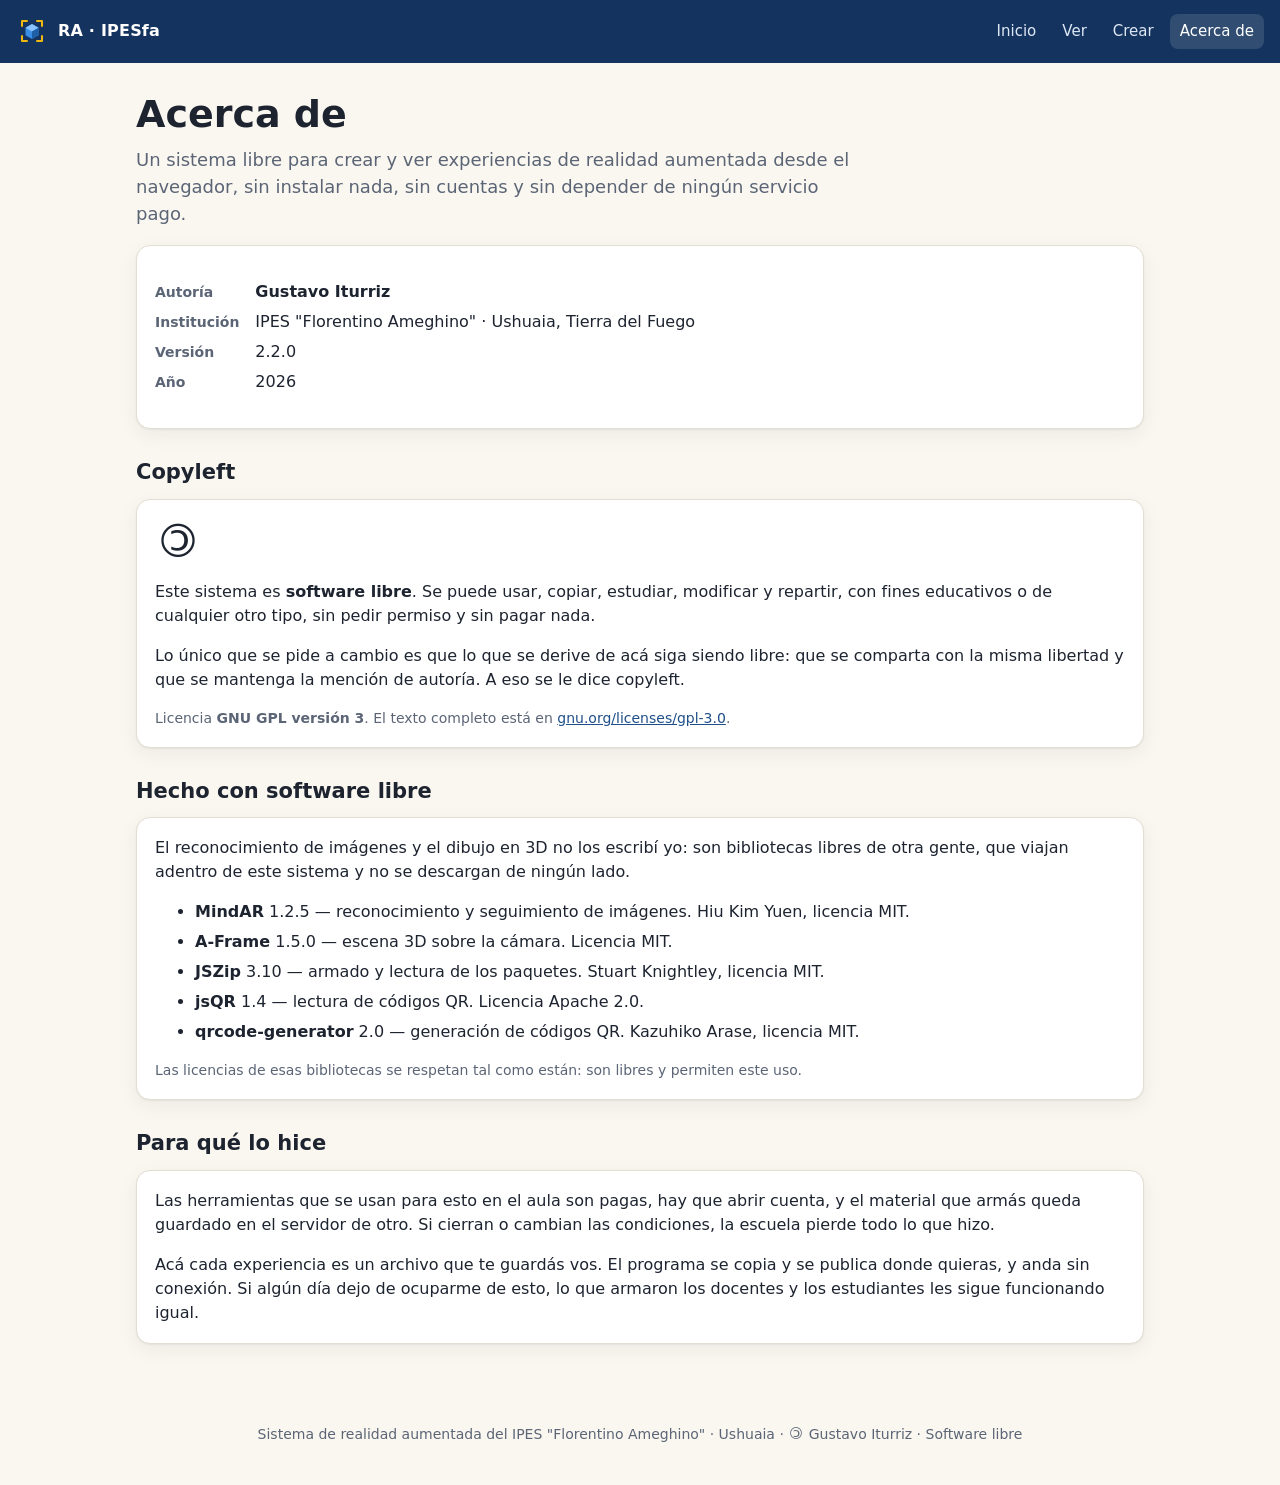
==== acerca.html @ 7f7094f8 "Add files via upload" ====
<!doctype html>
<html lang="es">
<head>
<meta charset="utf-8">
<meta name="viewport" content="width=device-width, initial-scale=1, viewport-fit=cover">
<title>Acerca de · RA IPESfa</title>
<meta name="theme-color" content="#14345f">
<link rel="icon" href="img/icono.svg">
<link rel="manifest" href="manifest.webmanifest">
<style>
  /* Estilos mínimos escritos acá adentro: si el navegador no puede cargar los archivos
     de la carpeta (pasa en los celulares), al menos se lee el aviso de abajo. */
  body { font-family: system-ui, -apple-system, "Segoe UI", Roboto, sans-serif; margin: 0; background: #faf7f0; color: #1d2430; line-height: 1.5; }
  .oculto { display: none !important; }
  #sin-archivos { display: none; max-width: 660px; margin: 0 auto; padding: 22px 16px; }
  #sin-archivos .caja { background: #fff; border: 1px solid #e3ded2; border-radius: 14px; padding: 18px; }
  #sin-archivos h2 { font-size: 21px; margin: 0 0 10px; }
  #sin-archivos li { margin-bottom: 10px; }
  #sin-archivos code { background: #f0ece2; padding: 1px 5px; border-radius: 4px; }
</style>
<link rel="stylesheet" href="css/estilo.css">
<style>
  .copyleft { font-size: 46px; line-height: 1; display: inline-block; transform: scaleX(-1); }
  .ficha { display: grid; grid-template-columns: auto 1fr; gap: 6px 16px; align-items: baseline; }
  .ficha dt { font-weight: 700; color: var(--suave); font-size: 14px; }
  .ficha dd { margin: 0; }
  .creditos li { margin-bottom: 6px; }
</style>
<script src="js/archivos.js"></script>
</head>
<body>
<header class="barra">
  <a class="marca" href="index.html"><img src="img/icono.svg" alt="">RA · IPESfa</a>
  <nav><a href="index.html">Inicio</a><a href="visor.html">Ver</a><a href="creador.html">Crear</a><a href="acerca.html" aria-current="page">Acerca de</a></nav>
</header>

<main>
  <h1>Acerca de</h1>
  <p class="bajada">Un sistema libre para crear y ver experiencias de realidad aumentada desde el navegador, sin instalar nada, sin cuentas y sin depender de ningún servicio pago.</p>

  <section class="tarjeta">
    <dl class="ficha">
      <dt>Autoría</dt><dd><b>Gustavo Iturriz</b></dd>
      <dt>Institución</dt><dd>IPES "Florentino Ameghino" · Ushuaia, Tierra del Fuego</dd>
      <dt>Versión</dt><dd id="version">—</dd>
      <dt>Año</dt><dd>2026</dd>
    </dl>
  </section>

  <h2>Copyleft</h2>
  <div class="tarjeta">
    <p style="margin-top:0"><span class="copyleft">&copy;</span></p>
    <p>Este sistema es <b>software libre</b>. Se puede usar, copiar, estudiar, modificar y repartir, con fines educativos o de cualquier otro tipo, sin pedir permiso y sin pagar nada.</p>
    <p>Lo único que se pide a cambio es que lo que se derive de acá siga siendo libre: que se comparta con la misma libertad y que se mantenga la mención de autoría. A eso se le dice copyleft.</p>
    <p class="chico suave" style="margin-bottom:0">Licencia <b>GNU GPL versión 3</b>. El texto completo está en <a href="https://www.gnu.org/licenses/gpl-3.0.html" target="_blank" rel="noopener">gnu.org/licenses/gpl-3.0</a>.</p>
  </div>

  <h2>Hecho con software libre</h2>
  <div class="tarjeta">
    <p style="margin-top:0">El reconocimiento de imágenes y el dibujo en 3D no los escribí yo: son bibliotecas libres de otra gente, que viajan adentro de este sistema y no se descargan de ningún lado.</p>
    <ul class="creditos">
      <li><b>MindAR</b> 1.2.5 — reconocimiento y seguimiento de imágenes. Hiu Kim Yuen, licencia MIT.</li>
      <li><b>A-Frame</b> 1.5.0 — escena 3D sobre la cámara. Licencia MIT.</li>
      <li><b>JSZip</b> 3.10 — armado y lectura de los paquetes. Stuart Knightley, licencia MIT.</li>
      <li><b>jsQR</b> 1.4 — lectura de códigos QR. Licencia Apache 2.0.</li>
      <li><b>qrcode-generator</b> 2.0 — generación de códigos QR. Kazuhiko Arase, licencia MIT.</li>
    </ul>
    <p class="chico suave" style="margin-bottom:0">Las licencias de esas bibliotecas se respetan tal como están: son libres y permiten este uso.</p>
  </div>

  <h2>Para qué lo hice</h2>
  <div class="tarjeta">
    <p style="margin-top:0">Las herramientas que se usan para esto en el aula son pagas, hay que abrir cuenta, y el material que armás queda guardado en el servidor de otro. Si cierran o cambian las condiciones, la escuela pierde todo lo que hizo.</p>
    <p style="margin-bottom:0">Acá cada experiencia es un archivo que te guardás vos. El programa se copia y se publica donde quieras, y anda sin conexión. Si algún día dejo de ocuparme de esto, lo que armaron los docentes y los estudiantes les sigue funcionando igual.</p>
  </div>
</main>

<footer class="pie">Sistema de realidad aumentada del IPES "Florentino Ameghino" · Ushuaia · <span class="copyleft" style="font-size:16px">&copy;</span> Gustavo Iturriz · Software libre</footer>

<div id="sin-archivos">
  <div class="caja">
    <h2>Así no se puede abrir en el celular</h2>
    <p>Android no deja que una página guardada en el teléfono use los demás archivos de su carpeta. Por eso la ves sin formato y los botones no responden. En la notebook, en cambio, anda bien.</p>
    <p><b>En el celular hay dos caminos, los dos sin instalar nada en el teléfono:</b></p>
    <ol>
      <li><b>Sin internet, sirviendo desde la notebook.</b> Abrí una terminal en esta carpeta y corré <code>python3 servidor.py</code>. Te muestra una dirección tipo <code>https://192.168.0.10:8443</code>: los celulares entran ahí estando en la misma red Wi-Fi. La primera vez el navegador avisa que el certificado no es conocido, se toca Configuración avanzada y Continuar. De ahí en más la cámara funciona.</li>
      <li><b>Con internet una sola vez.</b> Entrás al sitio publicado y queda guardado en el teléfono: después abre sin conexión, hasta en modo avión. Sirve para que se lo lleven a la casa.</li>
    </ol>
    <p class="chico">En esta carpeta también están <code>visor-un-archivo.html</code> y <code>creador-un-archivo.html</code>, que traen todo adentro: en el celular se ven bien y permiten armar experiencias, pero para la cámara hace falta alguno de los dos caminos de arriba.</p>
  </div>
</div>
<script>
document.getElementById("version").textContent = (typeof VERSION_APP !== "undefined" ? VERSION_APP : "—");
/* Si los archivos de la carpeta no se cargaron, mostramos el aviso en vez de una página muerta. */
window.addEventListener("load", function () {
  var jsOk = (typeof VERSION_APP !== "undefined");
  var barra = document.querySelector("header.barra");
  var cssOk = barra && getComputedStyle(barra).backgroundColor === "rgb(20, 52, 95)";
  if (jsOk && cssOk) return;
  var sin = document.getElementById("sin-archivos");
  document.querySelectorAll("main, header, footer").forEach(function (e) { e.style.display = "none"; });
  sin.style.display = "block";
});
</script>
</body>
</html>
---- css/estilo.css ----
:root {
  --azul: #14345f;
  --azul-2: #1f4f8a;
  --ambar: #f1b80f;
  --papel: #faf7f0;
  --tarjeta: #ffffff;
  --texto: #1d2430;
  --suave: #5b6576;
  --borde: #e3ded2;
  --ok: #1e8e5a;
  --aviso: #c27c0e;
  --mal: #c0392b;
  --radio: 14px;
  --sombra: 0 1px 2px rgba(20, 30, 50, .06), 0 6px 20px rgba(20, 30, 50, .06);
  color-scheme: light;
}
@media (prefers-color-scheme: dark) {
  :root {
    --papel: #12161d; --tarjeta: #1b212b; --texto: #e8ebf0; --suave: #9aa5b6; --borde: #2b3442;
    --azul-2: #6ea0e0; --sombra: 0 1px 2px rgba(0,0,0,.3), 0 6px 20px rgba(0,0,0,.25); color-scheme: dark;
  }
}
* { box-sizing: border-box; }
html, body { margin: 0; }
body {
  font-family: system-ui, -apple-system, "Segoe UI", Roboto, Ubuntu, "Noto Sans", sans-serif;
  background: var(--papel); color: var(--texto); line-height: 1.5; font-size: 16px;
}
a { color: var(--azul-2); }
.barra {
  background: var(--azul); color: #fff; padding: 14px 16px;
  display: flex; align-items: center; gap: 12px; flex-wrap: wrap;
}
.barra .marca { display: flex; align-items: center; gap: 10px; color: #fff; text-decoration: none; font-weight: 700; letter-spacing: .2px; }
.barra .marca img { width: 32px; height: 32px; }
.barra nav { margin-left: auto; display: flex; gap: 6px; flex-wrap: wrap; }
.barra nav a { color: #dfe8f5; text-decoration: none; padding: 6px 10px; border-radius: 8px; font-size: 15px; }
.barra nav a:hover, .barra nav a[aria-current] { background: rgba(255,255,255,.12); color: #fff; }
main { max-width: 1040px; margin: 0 auto; padding: 22px 16px 60px; }
h1 { font-size: clamp(26px, 4.5vw, 38px); line-height: 1.15; margin: 8px 0 10px; }
h2 { font-size: 21px; margin: 28px 0 10px; }
h3 { font-size: 17px; margin: 0 0 6px; }
p.bajada { color: var(--suave); font-size: 18px; margin-top: 0; max-width: 720px; }
.tarjeta { background: var(--tarjeta); border: 1px solid var(--borde); border-radius: var(--radio); padding: 18px; box-shadow: var(--sombra); }
.grilla { display: grid; gap: 14px; grid-template-columns: repeat(auto-fill, minmax(250px, 1fr)); }
.btn {
  appearance: none; border: 1px solid var(--borde); background: var(--tarjeta); color: var(--texto);
  font: inherit; font-weight: 600; padding: 10px 16px; border-radius: 10px; cursor: pointer;
  display: inline-flex; align-items: center; gap: 8px; text-decoration: none; min-height: 44px;
}
.btn:hover { border-color: var(--azul-2); }
.btn:disabled { opacity: .5; cursor: not-allowed; }
.btn.primario { background: var(--azul); color: #fff; border-color: var(--azul); }
.btn.primario:hover { background: var(--azul-2); }
.btn.grande { font-size: 18px; padding: 14px 22px; min-height: 54px; }
.btn.chico { padding: 6px 10px; min-height: 34px; font-size: 14px; }
.btn.peligro { color: var(--mal); }
.fila { display: flex; gap: 10px; flex-wrap: wrap; align-items: center; }
.suave { color: var(--suave); }
.chico { font-size: 14px; }
.oculto { display: none !important; }
.zona-soltar {
  display: grid; justify-items: center; gap: 4px;
  border: 2px dashed var(--borde); border-radius: var(--radio); padding: 24px 16px; text-align: center;
  color: var(--suave); transition: border-color .15s, background .15s; cursor: pointer; background: var(--tarjeta);
}
.zona-soltar .icono { font-size: 40px; line-height: 1; }
.zona-soltar .titulo { font-size: 18px; color: var(--texto); }
/* Las dos formas de abrir una experiencia, una al lado de la otra */
.entrada { display: grid; gap: 12px; grid-template-columns: 1fr 1fr; align-items: stretch; }
.entrada > * { margin: 0; }
.entrada .btn { justify-content: center; flex-direction: column; gap: 6px; padding: 24px 16px; border-radius: var(--radio); text-align: center; }
.entrada .btn .icono { font-size: 40px; line-height: 1; }
.entrada .btn .chico { font-weight: 400; opacity: .85; }
@media (max-width: 560px) { .entrada { grid-template-columns: 1fr; } }
.zona-soltar.encima { border-color: var(--azul-2); background: rgba(31,79,138,.06); }
.aviso { border-left: 4px solid var(--aviso); background: rgba(241,184,15,.12); padding: 10px 14px; border-radius: 8px; }
.error { border-left: 4px solid var(--mal); background: rgba(192,57,43,.1); padding: 10px 14px; border-radius: 8px; }
.okmsg { border-left: 4px solid var(--ok); background: rgba(30,142,90,.1); padding: 10px 14px; border-radius: 8px; }
.item-lista { display: flex; gap: 12px; align-items: center; padding: 10px; border: 1px solid var(--borde); border-radius: 12px; background: var(--tarjeta); }
.item-lista img { width: 64px; height: 64px; object-fit: cover; border-radius: 8px; background: #ddd; flex: none; }
.item-lista .info { flex: 1; min-width: 0; }
.item-lista .info b { display: block; overflow: hidden; text-overflow: ellipsis; white-space: nowrap; }
.lista { display: grid; gap: 10px; }
.miniaturas { display: flex; gap: 10px; flex-wrap: wrap; }
.miniaturas figure { margin: 0; width: 140px; }
.miniaturas img { width: 140px; height: 105px; object-fit: contain; background: #eee; border-radius: 8px; border: 1px solid var(--borde); }
.miniaturas figcaption { font-size: 13px; color: var(--suave); }
label.campo { display: grid; gap: 4px; font-weight: 600; font-size: 15px; }
input[type=text], textarea, select {
  font: inherit; padding: 9px 11px; border-radius: 9px; border: 1px solid var(--borde); background: var(--tarjeta); color: var(--texto); width: 100%;
}
textarea { min-height: 70px; resize: vertical; }
input[type=range] { width: 100%; }
.progreso { height: 10px; background: var(--borde); border-radius: 99px; overflow: hidden; }
.progreso > div { height: 100%; width: 0; background: var(--azul-2); transition: width .2s; }
footer.pie { text-align: center; color: var(--suave); font-size: 14px; padding: 20px 16px 40px; }

/* ---- Pantalla de RA ---- */
#ra { position: fixed; inset: 0; z-index: 50; background: #000; overflow: hidden; }
.ra-hud { position: fixed; z-index: 60; left: 0; right: 0; top: 0; display: flex; gap: 8px; padding: 12px; justify-content: space-between; pointer-events: none; }
.ra-hud .btn { pointer-events: auto; background: rgba(0,0,0,.55); color: #fff; border-color: rgba(255,255,255,.25); backdrop-filter: blur(4px); }
.ra-escaneo {
  position: fixed; z-index: 60; left: 50%; bottom: 22px; transform: translateX(-50%); width: min(92vw, 520px);
  background: rgba(0,0,0,.62); color: #fff; border-radius: 16px; padding: 12px 14px; text-align: center; pointer-events: none;
  backdrop-filter: blur(4px);
}
.ra-escaneo .tiras { display: flex; gap: 8px; justify-content: center; margin-top: 8px; overflow: hidden; }
.ra-escaneo img { height: 54px; border-radius: 6px; border: 2px solid rgba(255,255,255,.7); }
.ra-escaneo .mira { width: 46px; height: 46px; margin: 0 auto 6px; border: 3px solid var(--ambar); border-radius: 10px; animation: latido 1.4s ease-in-out infinite; }
@keyframes latido { 50% { transform: scale(.82); opacity: .6; } }
.ra-cargando { position: fixed; z-index: 61; inset: 0; display: grid; place-items: center; color: #fff; text-align: center; pointer-events: none; }
.ra-cargando .rueda { width: 48px; height: 48px; border: 5px solid rgba(255,255,255,.25); border-top-color: var(--ambar); border-radius: 50%; animation: gira 1s linear infinite; margin: 0 auto 12px; }
@keyframes gira { to { transform: rotate(360deg); } }
.ra-error { position: fixed; z-index: 62; left: 16px; right: 16px; top: 80px; background: #fff; color: #222; border-radius: 14px; padding: 16px; max-width: 520px; margin: 0 auto; }
.a-enter-vr, .a-enter-ar, .a-orientation-modal { display: none !important; }

/* ---- Lector de QR ---- */
.qr-capa { position: fixed; inset: 0; z-index: 70; background: #000; display: grid; place-items: center; }
.qr-capa .qr-video { position: absolute; inset: 0; width: 100%; height: 100%; object-fit: cover; }
.qr-capa .qr-marco { position: relative; width: min(68vw, 280px); aspect-ratio: 1; border: 3px solid var(--ambar); border-radius: 18px; box-shadow: 0 0 0 100vmax rgba(0,0,0,.45); }
.qr-capa .qr-texto { position: absolute; left: 16px; right: 16px; bottom: 112px; text-align: center; color: #fff; font-weight: 600; text-shadow: 0 1px 4px #000; }
.qr-capa .qr-cerrar { position: absolute; left: 50%; transform: translateX(-50%); bottom: 36px; background: rgba(0,0,0,.6); color: #fff; border-color: rgba(255,255,255,.3); }

/* ---- Hoja para imprimir ---- */
.hoja { max-width: 760px; margin: 0 auto; }
.hoja .lamina-img { width: 100%; border: 1px solid #ccc; border-radius: 6px; }
.hoja .pie-qr { display: flex; gap: 18px; align-items: center; margin-top: 14px; }
.hoja .pie-qr svg { width: 150px; height: 150px; flex: none; background: #fff; }
@media print {
  body { background: #fff; }
  .barra, .pie, .no-imprimir { display: none !important; }
  .hoja { max-width: none; }
  .hoja .salto { page-break-after: always; }
}

/* Pantallas angostas: que la fila de cada experiencia no se desborde */
@media (max-width: 430px) {
  .item-lista { flex-wrap: wrap; }
  .item-lista .btn { flex: 1 1 100%; justify-content: center; }
  .item-lista .info { flex: 1 1 60%; }
}

.ra-enlace {
  position: fixed; z-index: 63; left: 50%; transform: translateX(-50%); bottom: 96px;
  background: rgba(20,52,95,.92); color: #fff; border-color: rgba(255,255,255,.25);
  backdrop-filter: blur(4px); max-width: 86vw;
}

/* Cartel de rompecabezas completado */
.ra-festejo {
  position: fixed; z-index: 64; left: 50%; top: 50%; transform: translate(-50%, -50%) scale(1);
  background: rgba(20,52,95,.94); color: #fff; padding: 22px 30px; border-radius: 20px;
  font-size: 26px; font-weight: 700; text-align: center; max-width: 84vw;
  box-shadow: 0 10px 40px rgba(0,0,0,.45); animation: festejo .45s ease-out;
  display: grid; gap: 8px; justify-items: center; transition: opacity .7s, transform .7s;
}
.ra-festejo span { font-size: 46px; }
.ra-festejo.se-va { opacity: 0; transform: translate(-50%, -50%) scale(.9); }
@keyframes festejo { from { transform: translate(-50%, -50%) scale(.6); opacity: 0; } }

/* Tira de imágenes a ordenar, en el creador */
.tira-fotos { display: flex; gap: 8px; flex-wrap: wrap; margin: 6px 0; }
.foto-orden { position: relative; width: 92px; display: grid; gap: 4px; justify-items: center; }
.foto-orden img { width: 92px; height: 70px; object-fit: contain; background: #fff; border: 1px solid var(--borde); border-radius: 6px; }
.foto-orden .num { position: absolute; left: 4px; top: 4px; background: var(--azul); color: #fff; border-radius: 99px; width: 22px; height: 22px; display: grid; place-items: center; font-size: 12px; font-weight: 700; }
.foto-orden .flechas { display: flex; gap: 4px; }
.foto-orden .flechas .btn { padding: 2px 8px; min-height: 28px; }
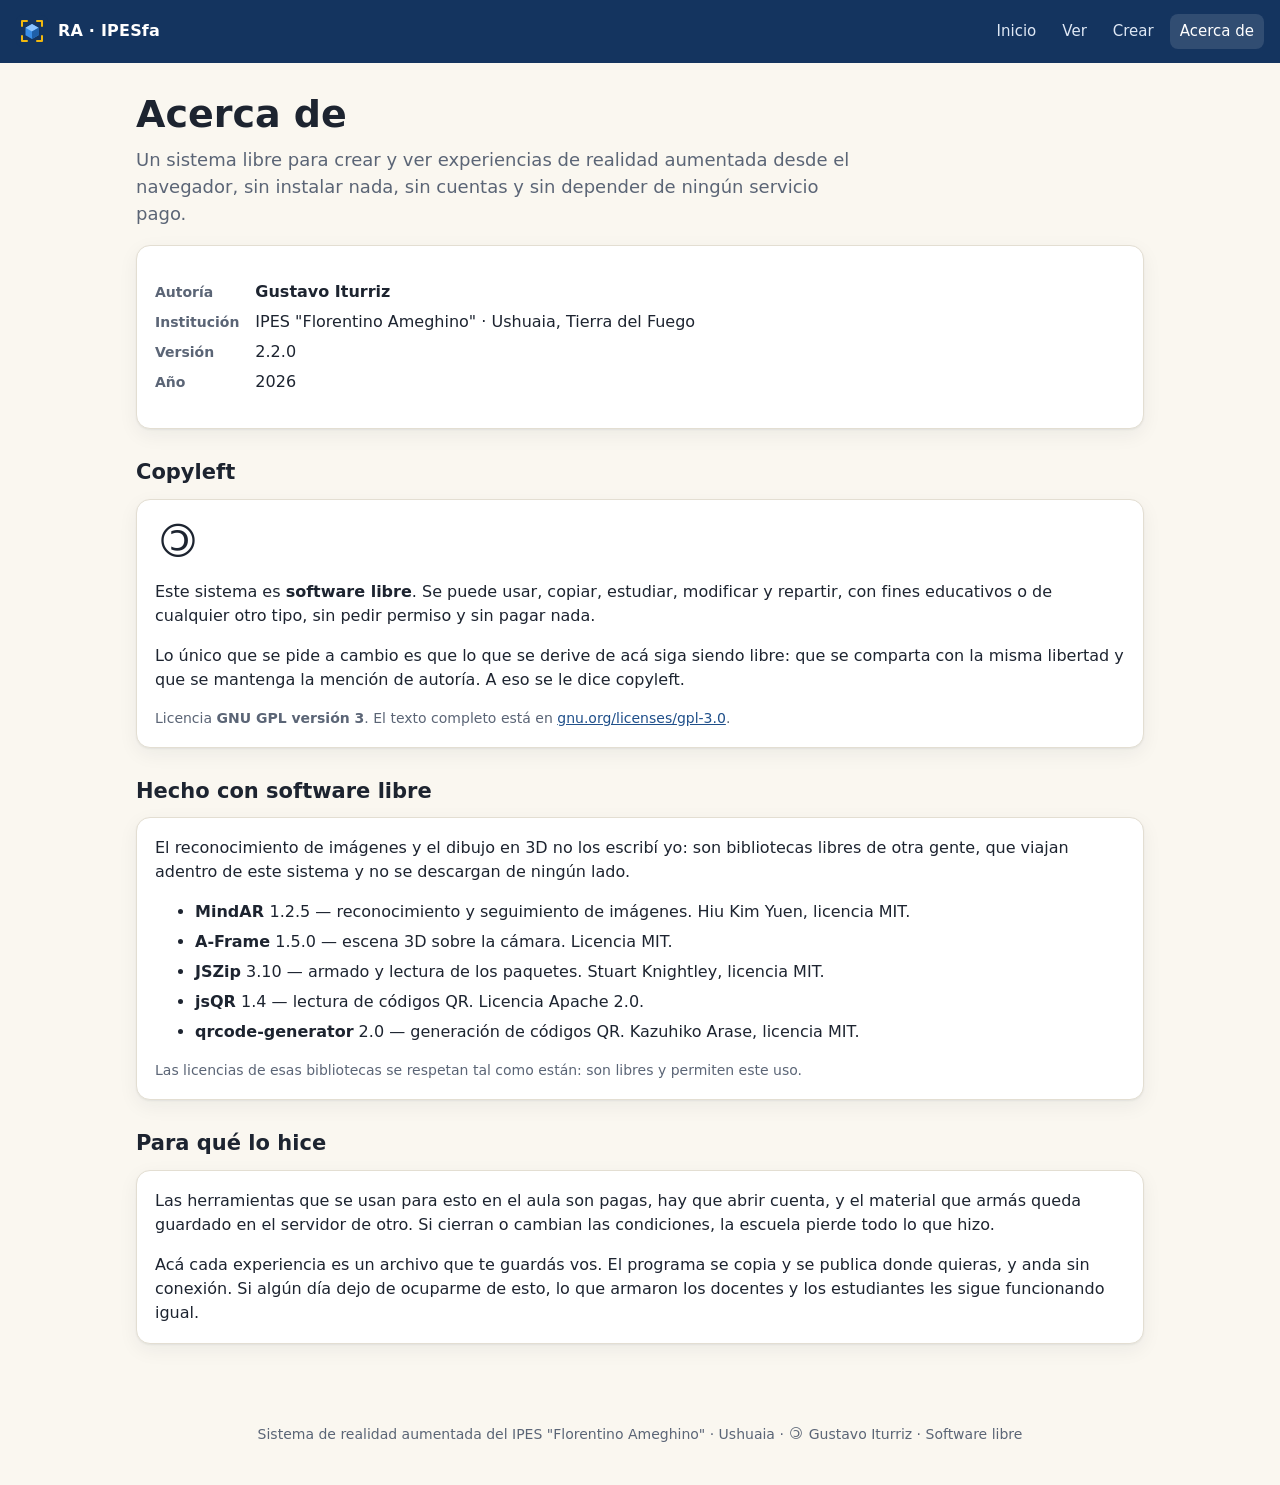
==== commit b62f8e7f: "Update acerca.html" ====
--- a/acerca.html
+++ b/acerca.html
@@ -59,7 +59,7 @@
   <div class="tarjeta">
     <p style="margin-top:0">El reconocimiento de imágenes y el dibujo en 3D no los escribí yo: son bibliotecas libres de otra gente, que viajan adentro de este sistema y no se descargan de ningún lado.</p>
     <ul class="creditos">
-      <li><b>MindAR</b> 1.2.5 — reconocimiento y seguimiento de imágenes. Hiu Kim Yuen, licencia MIT.</li>
+      <li><b>MindAR </b> 1.2.5 — reconocimiento y seguimiento de imágenes. Hiu Kim Yuen, licencia MIT.</li>
       <li><b>A-Frame</b> 1.5.0 — escena 3D sobre la cámara. Licencia MIT.</li>
       <li><b>JSZip</b> 3.10 — armado y lectura de los paquetes. Stuart Knightley, licencia MIT.</li>
       <li><b>jsQR</b> 1.4 — lectura de códigos QR. Licencia Apache 2.0.</li>
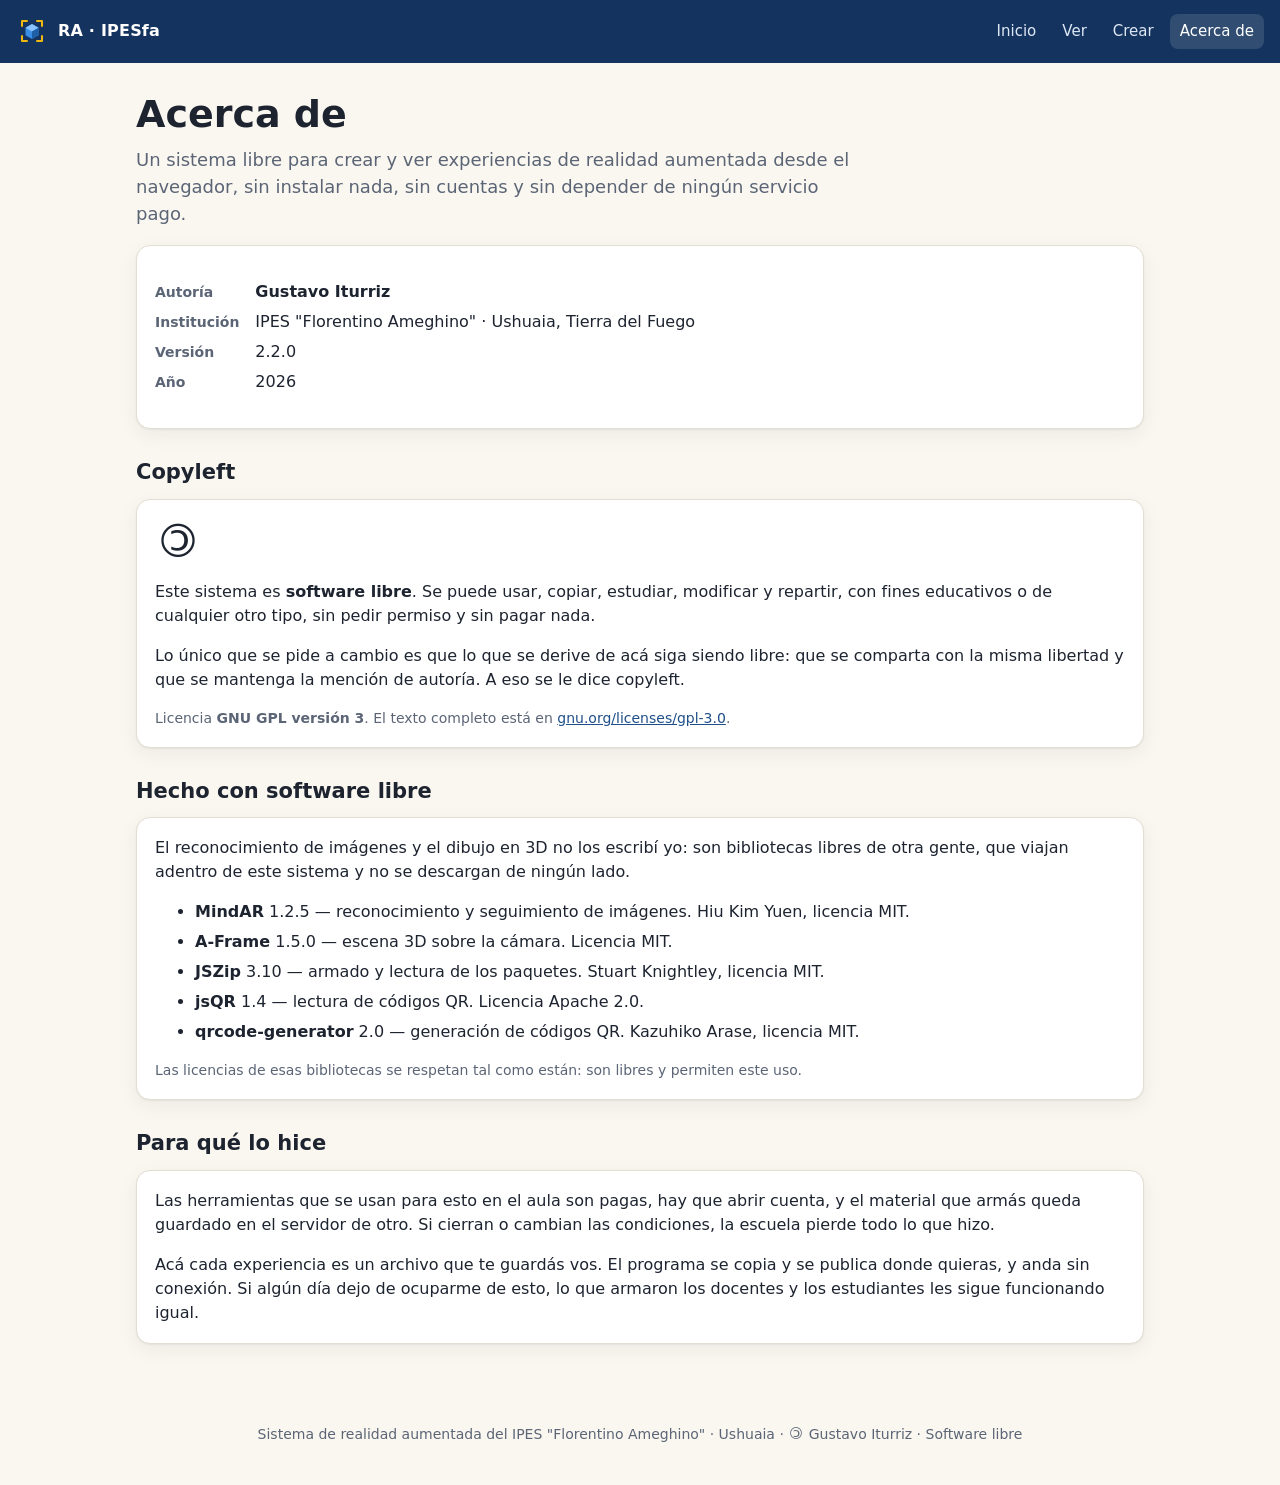
==== commit ab5b4fe4: "Update acerca.html" ====
--- a/acerca.html
+++ b/acerca.html
@@ -59,7 +59,7 @@
   <div class="tarjeta">
     <p style="margin-top:0">El reconocimiento de imágenes y el dibujo en 3D no los escribí yo: son bibliotecas libres de otra gente, que viajan adentro de este sistema y no se descargan de ningún lado.</p>
     <ul class="creditos">
-      <li><b>MindAR </b> 1.2.5 — reconocimiento y seguimiento de imágenes. Hiu Kim Yuen, licencia MIT.</li>
+      <li><b>MindAR</b> 1.2.5 — reconocimiento y seguimiento de imágenes. Hiu Kim Yuen, licencia MIT.</li>
       <li><b>A-Frame</b> 1.5.0 — escena 3D sobre la cámara. Licencia MIT.</li>
       <li><b>JSZip</b> 3.10 — armado y lectura de los paquetes. Stuart Knightley, licencia MIT.</li>
       <li><b>jsQR</b> 1.4 — lectura de códigos QR. Licencia Apache 2.0.</li>
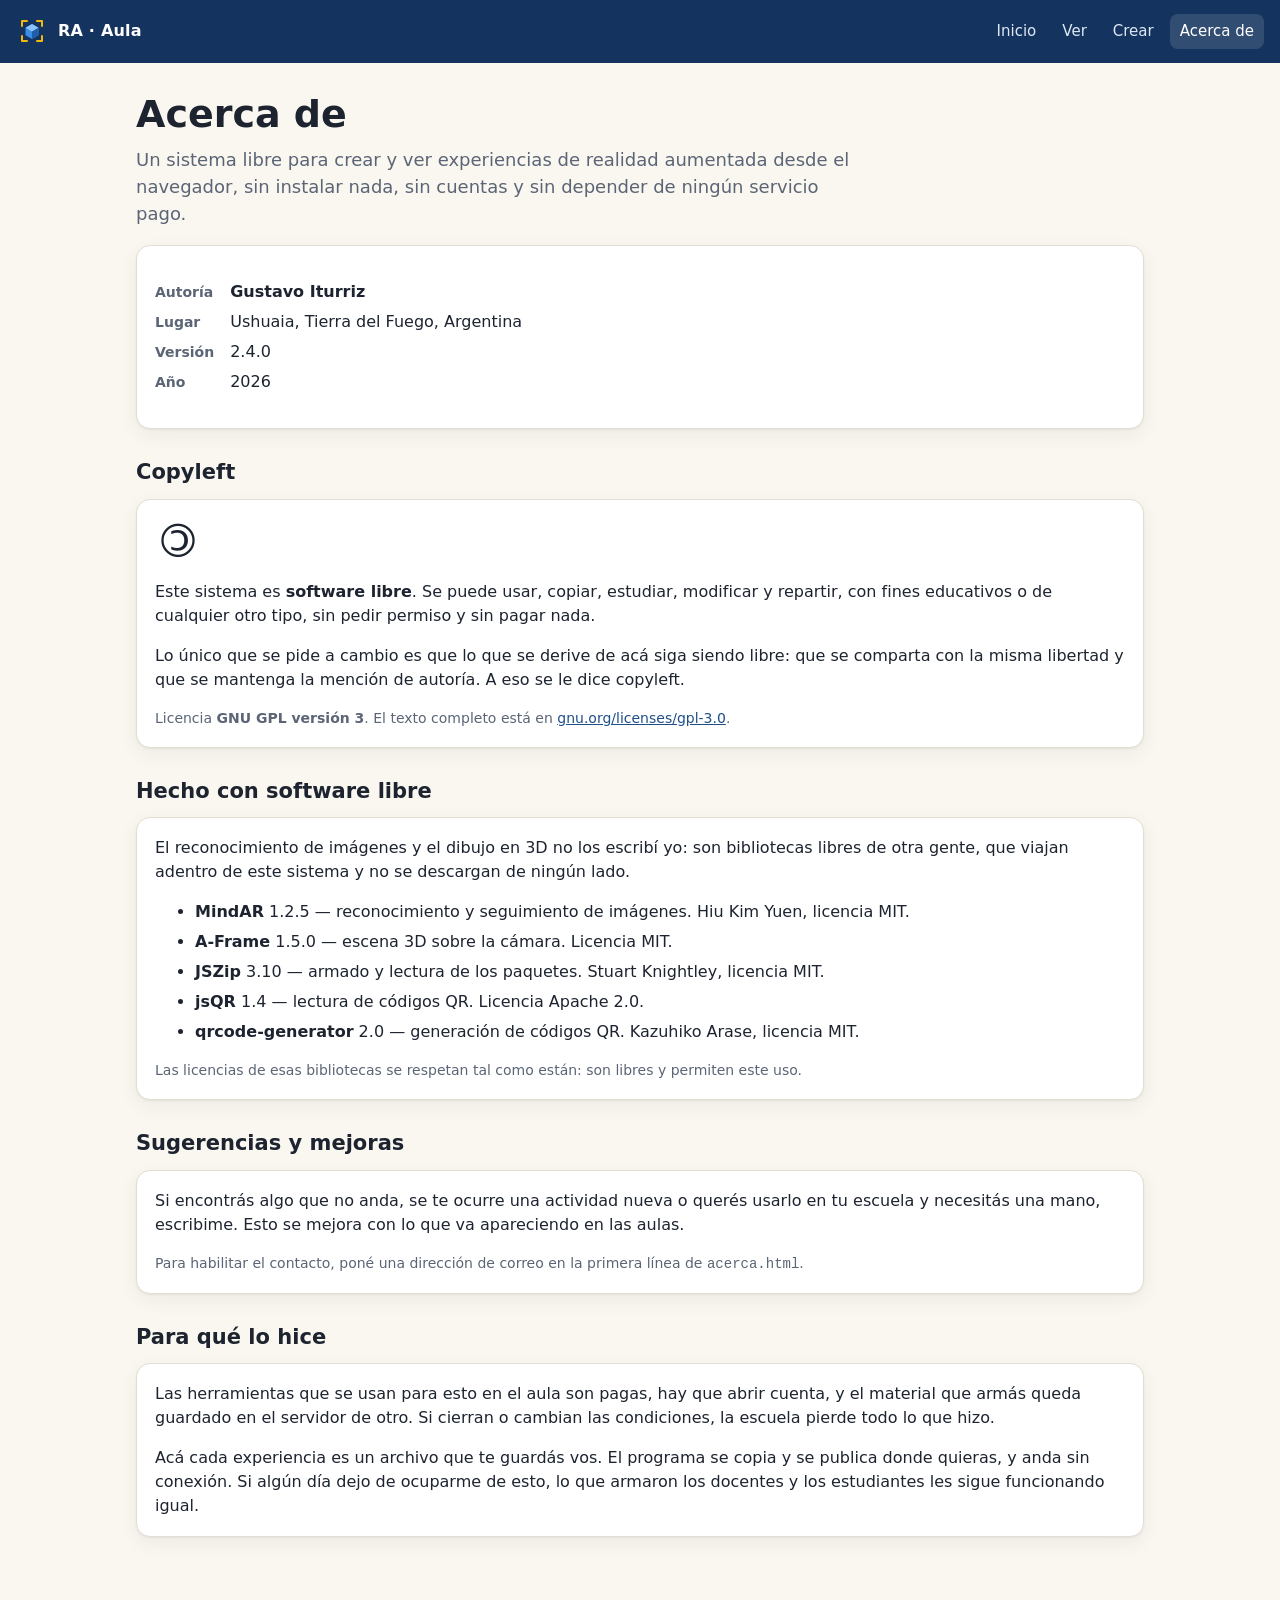
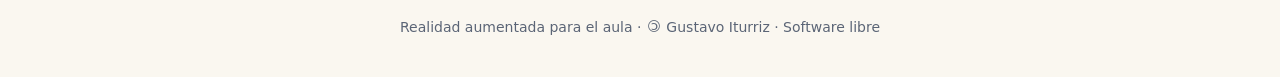
==== commit a5424f74: "Add files via upload" ====
--- a/acerca.html
+++ b/acerca.html
@@ -3,7 +3,7 @@
 <head>
 <meta charset="utf-8">
 <meta name="viewport" content="width=device-width, initial-scale=1, viewport-fit=cover">
-<title>Acerca de · RA IPESfa</title>
+<title>Acerca de · RA Aula</title>
 <meta name="theme-color" content="#14345f">
 <link rel="icon" href="img/icono.svg">
 <link rel="manifest" href="manifest.webmanifest">
@@ -27,10 +27,15 @@
   .creditos li { margin-bottom: 6px; }
 </style>
 <script src="js/archivos.js"></script>
+<script>
+  /* Dirección para recibir sugerencias. Si la dejás vacía, la página igual ofrece
+     el enlace al repositorio cuando el sitio está publicado en GitHub Pages. */
+  var CORREO_SUGERENCIAS = "";
+</script>
 </head>
 <body>
 <header class="barra">
-  <a class="marca" href="index.html"><img src="img/icono.svg" alt="">RA · IPESfa</a>
+  <a class="marca" href="index.html"><img src="img/icono.svg" alt="">RA · Aula</a>
   <nav><a href="index.html">Inicio</a><a href="visor.html">Ver</a><a href="creador.html">Crear</a><a href="acerca.html" aria-current="page">Acerca de</a></nav>
 </header>
 
@@ -41,7 +46,7 @@
   <section class="tarjeta">
     <dl class="ficha">
       <dt>Autoría</dt><dd><b>Gustavo Iturriz</b></dd>
-      <dt>Institución</dt><dd>IPES "Florentino Ameghino" · Ushuaia, Tierra del Fuego</dd>
+      <dt>Lugar</dt><dd>Ushuaia, Tierra del Fuego, Argentina</dd>
       <dt>Versión</dt><dd id="version">—</dd>
       <dt>Año</dt><dd>2026</dd>
     </dl>
@@ -68,6 +73,12 @@
     <p class="chico suave" style="margin-bottom:0">Las licencias de esas bibliotecas se respetan tal como están: son libres y permiten este uso.</p>
   </div>
 
+  <h2>Sugerencias y mejoras</h2>
+  <div class="tarjeta" id="caja-sugerencias">
+    <p style="margin-top:0">Si encontrás algo que no anda, se te ocurre una actividad nueva o querés usarlo en tu escuela y necesitás una mano, escribime. Esto se mejora con lo que va apareciendo en las aulas.</p>
+    <div class="fila" id="vias-sugerencias"></div>
+  </div>
+
   <h2>Para qué lo hice</h2>
   <div class="tarjeta">
     <p style="margin-top:0">Las herramientas que se usan para esto en el aula son pagas, hay que abrir cuenta, y el material que armás queda guardado en el servidor de otro. Si cierran o cambian las condiciones, la escuela pierde todo lo que hizo.</p>
@@ -75,7 +86,7 @@
   </div>
 </main>
 
-<footer class="pie">Sistema de realidad aumentada del IPES "Florentino Ameghino" · Ushuaia · <span class="copyleft" style="font-size:16px">&copy;</span> Gustavo Iturriz · Software libre</footer>
+<footer class="pie">Realidad aumentada para el aula · <span class="copyleft" style="font-size:16px">&copy;</span> Gustavo Iturriz · Software libre</footer>
 
 <div id="sin-archivos">
   <div class="caja">
@@ -91,6 +102,30 @@
 </div>
 <script>
 document.getElementById("version").textContent = (typeof VERSION_APP !== "undefined" ? VERSION_APP : "—");
+
+/* Armamos los enlaces para mandar sugerencias. Si el sitio está publicado en
+   GitHub Pages, deducimos solos la dirección del repositorio. */
+(function () {
+  const vias = document.getElementById("vias-sugerencias");
+  const partes = [];
+  if (typeof CORREO_SUGERENCIAS === "string" && CORREO_SUGERENCIAS) {
+    partes.push('<a class="btn primario" href="mailto:' + CORREO_SUGERENCIAS +
+      '?subject=' + encodeURIComponent("Realidad aumentada para el aula") + '">✉️ Escribirme</a>');
+  }
+  const h = location.hostname;
+  if (/\.github\.io$/i.test(h)) {
+    const usuario = h.replace(/\.github\.io$/i, "");
+    const primera = location.pathname.split("/").filter(Boolean)[0];
+    const repo = (primera && !/\.html?$/i.test(primera)) ? primera : h;
+    const url = "https://github.com/" + usuario + "/" + repo + "/issues/new";
+    partes.push('<a class="btn" href="' + url + '" target="_blank" rel="noopener">🐞 Contar un problema o proponer algo</a>');
+  }
+  if (!partes.length) {
+    vias.innerHTML = '<span class="chico suave">Para habilitar el contacto, poné una dirección de correo en la primera línea de <code>acerca.html</code>.</span>';
+  } else {
+    vias.innerHTML = partes.join("");
+  }
+})();
 /* Si los archivos de la carpeta no se cargaron, mostramos el aviso en vez de una página muerta. */
 window.addEventListener("load", function () {
   var jsOk = (typeof VERSION_APP !== "undefined");
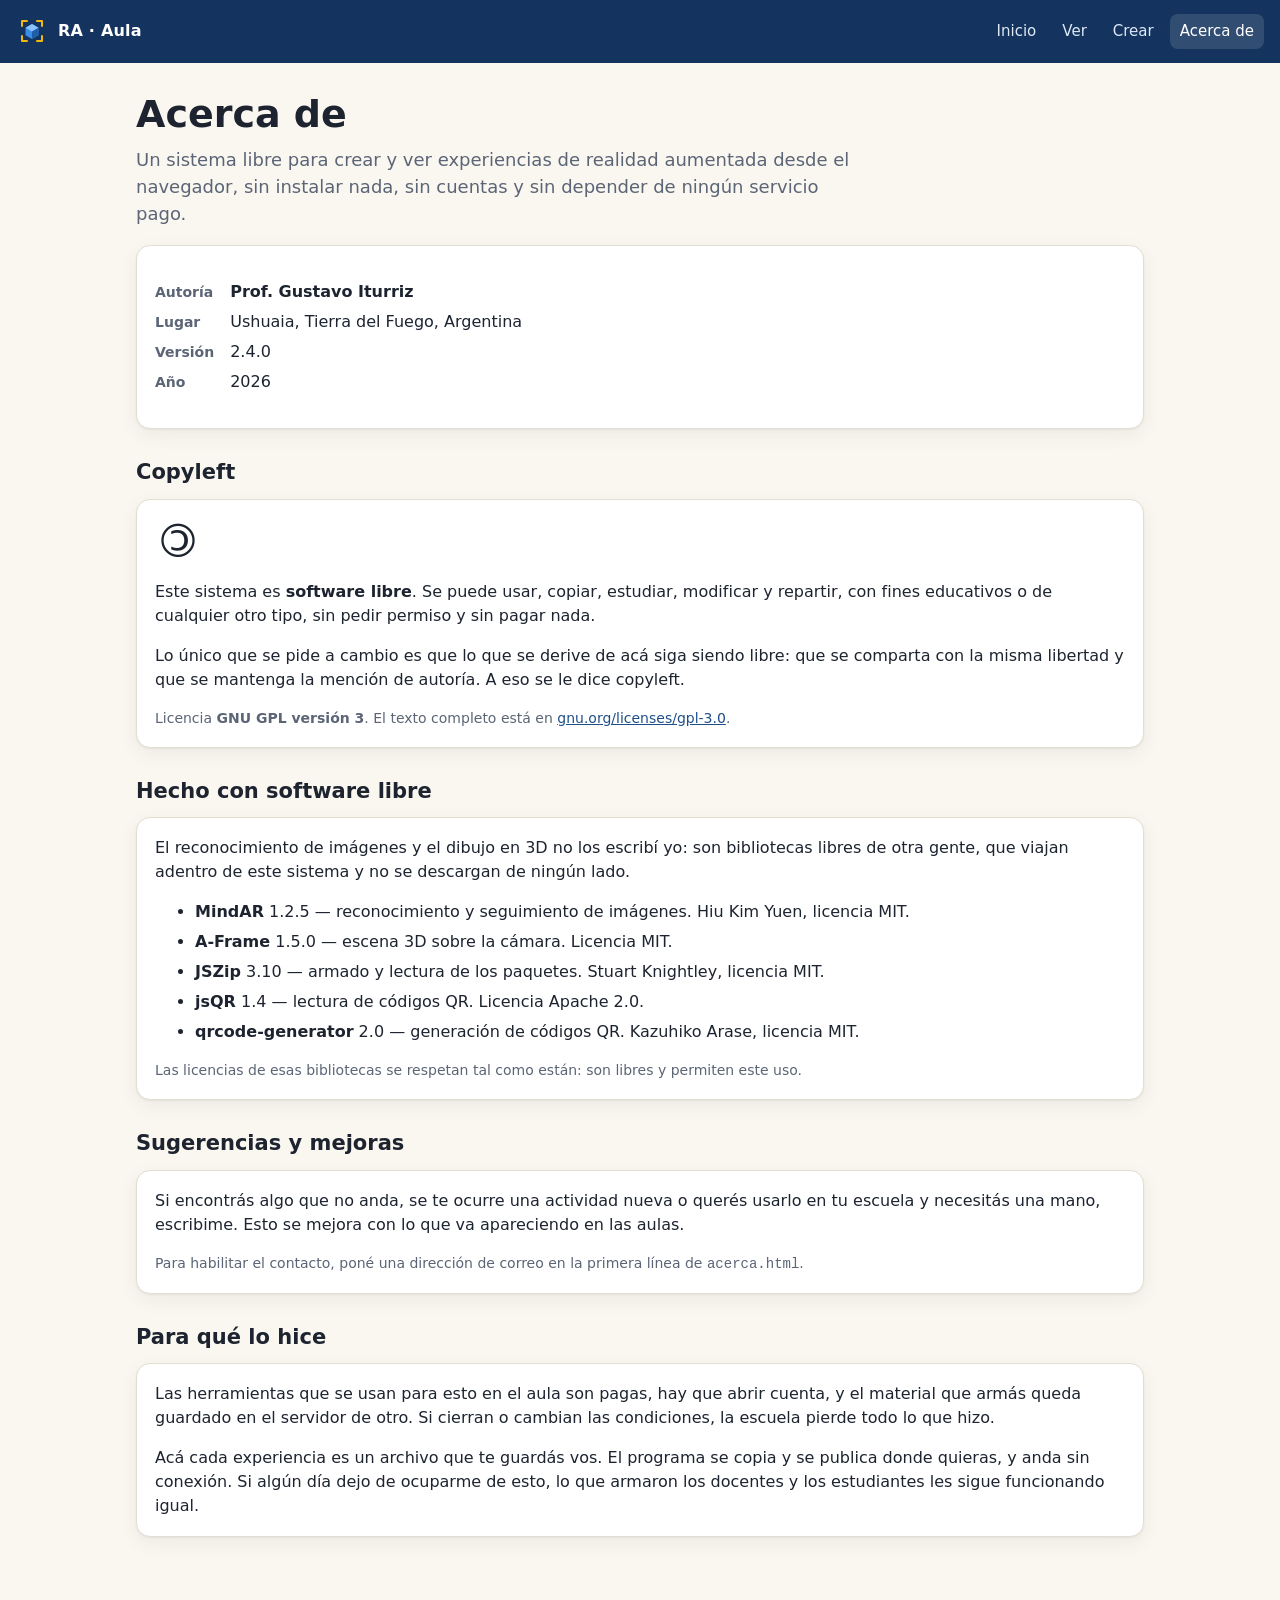
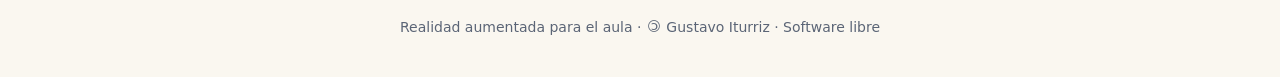
==== commit b7519056: "Update acerca.html" ====
--- a/acerca.html
+++ b/acerca.html
@@ -45,7 +45,7 @@
 
   <section class="tarjeta">
     <dl class="ficha">
-      <dt>Autoría</dt><dd><b>Gustavo Iturriz</b></dd>
+      <dt>Autoría</dt><dd><b>Prof. Gustavo Iturriz</b></dd>
       <dt>Lugar</dt><dd>Ushuaia, Tierra del Fuego, Argentina</dd>
       <dt>Versión</dt><dd id="version">—</dd>
       <dt>Año</dt><dd>2026</dd>
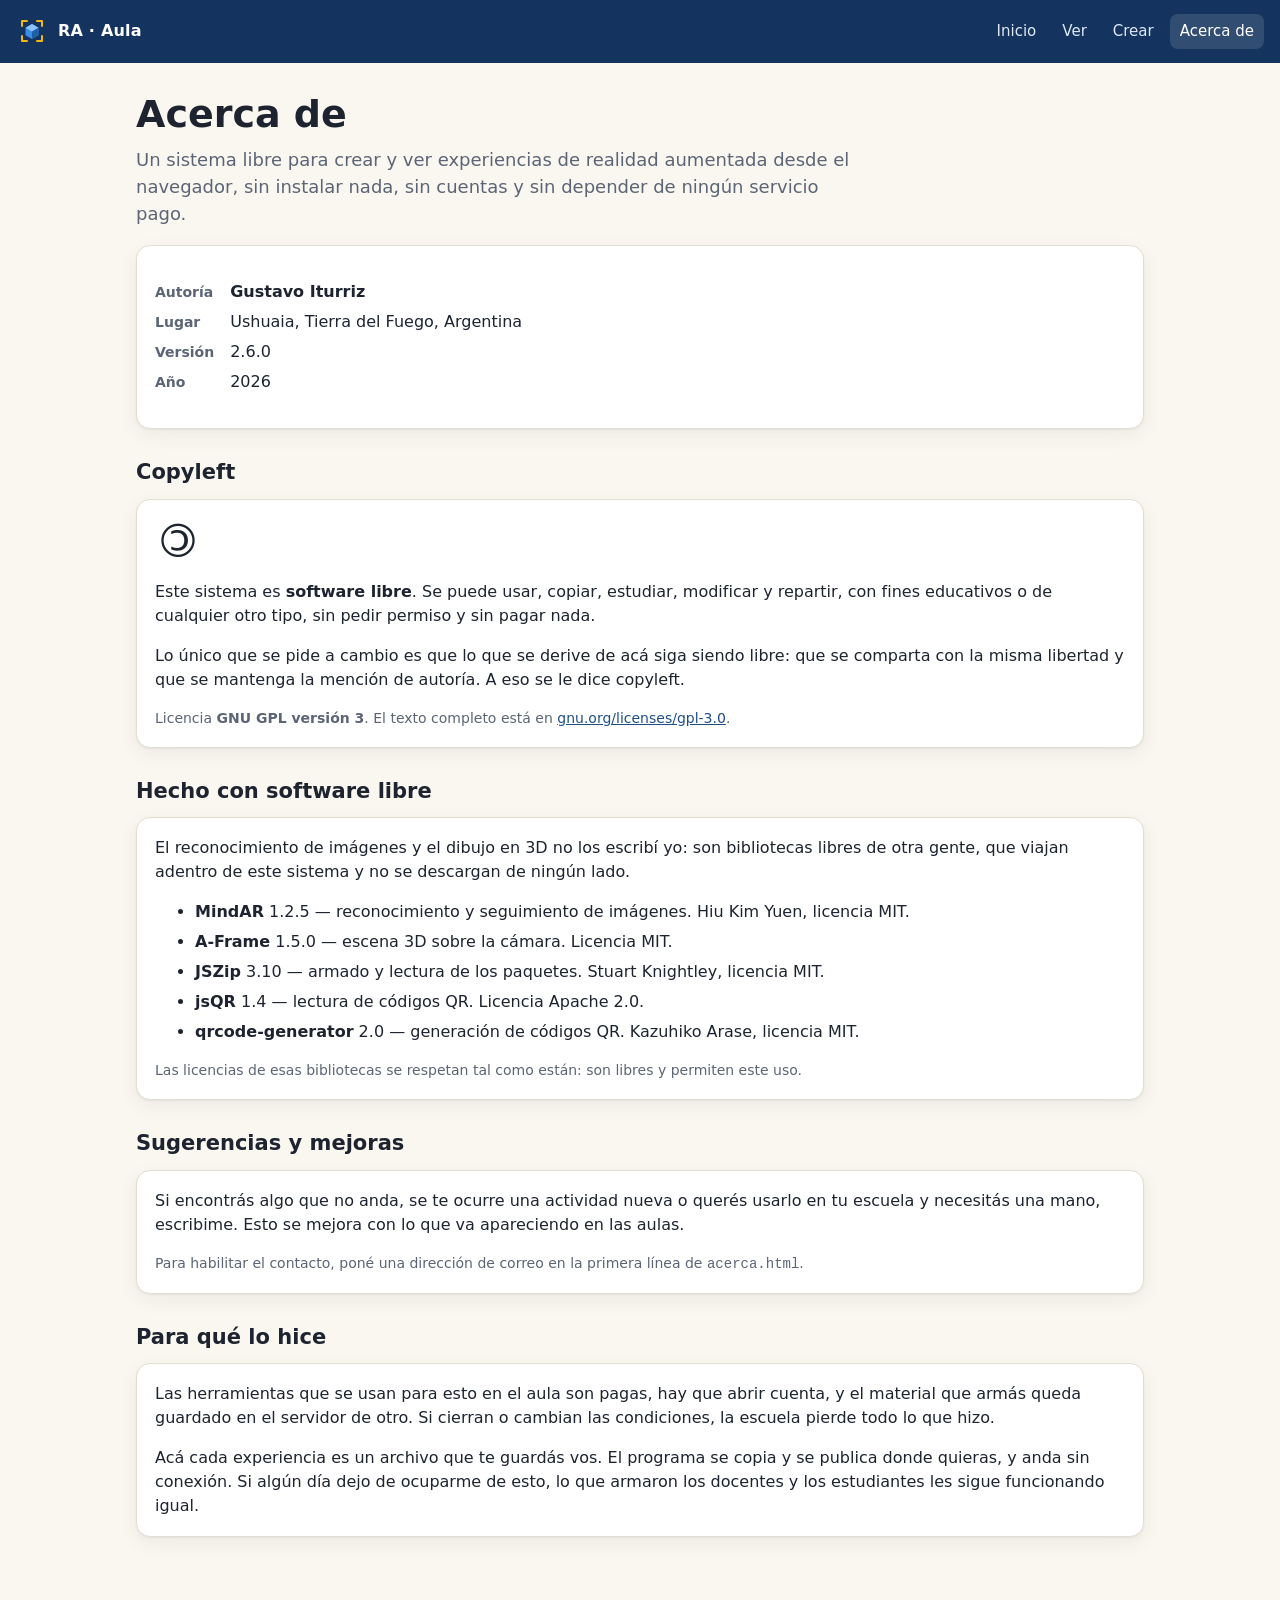
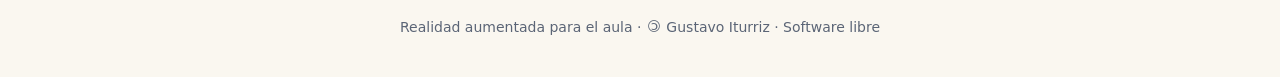
==== commit 330d1cf6: "Guía paso a paso en el inicio y contador de visitas (2.6.0) - index.html: guía de siete pasos para a" ====
--- a/acerca.html
+++ b/acerca.html
@@ -27,6 +27,7 @@
   .creditos li { margin-bottom: 6px; }
 </style>
 <script src="js/archivos.js"></script>
+<script src="js/contador.js"></script>
 <script>
   /* Dirección para recibir sugerencias. Si la dejás vacía, la página igual ofrece
      el enlace al repositorio cuando el sitio está publicado en GitHub Pages. */
@@ -45,7 +46,7 @@
 
   <section class="tarjeta">
     <dl class="ficha">
-      <dt>Autoría</dt><dd><b>Prof. Gustavo Iturriz</b></dd>
+      <dt>Autoría</dt><dd><b>Gustavo Iturriz</b></dd>
       <dt>Lugar</dt><dd>Ushuaia, Tierra del Fuego, Argentina</dd>
       <dt>Versión</dt><dd id="version">—</dd>
       <dt>Año</dt><dd>2026</dd>
@@ -86,7 +87,7 @@
   </div>
 </main>
 
-<footer class="pie">Realidad aumentada para el aula · <span class="copyleft" style="font-size:16px">&copy;</span> Gustavo Iturriz · Software libre</footer>
+<footer class="pie"><span class="oculto"><b data-contador>0</b> visitas · </span>Realidad aumentada para el aula · <span class="copyleft" style="font-size:16px">&copy;</span> Gustavo Iturriz · Software libre</footer>
 
 <div id="sin-archivos">
   <div class="caja">
--- a/css/estilo.css
+++ b/css/estilo.css
@@ -166,3 +166,22 @@
 .foto-orden .num { position: absolute; left: 4px; top: 4px; background: var(--azul); color: #fff; border-radius: 99px; width: 22px; height: 22px; display: grid; place-items: center; font-size: 12px; font-weight: 700; }
 .foto-orden .flechas { display: flex; gap: 4px; }
 .foto-orden .flechas .btn { padding: 2px 8px; min-height: 28px; }
+
+/* Guía paso a paso de la portada */
+.pasos-guia { list-style: none; counter-reset: guia; padding: 0; margin: 0 0 16px; display: grid; gap: 12px; }
+.pasos-guia > li {
+  counter-increment: guia; position: relative; background: var(--tarjeta); border: 1px solid var(--borde);
+  border-radius: var(--radio); padding: 16px 16px 16px 66px; box-shadow: var(--sombra);
+}
+.pasos-guia > li::before {
+  content: counter(guia); position: absolute; left: 16px; top: 16px;
+  width: 34px; height: 34px; border-radius: 99px; background: var(--azul); color: #fff;
+  display: grid; place-items: center; font-weight: 700; font-size: 17px;
+}
+.pasos-guia h3 { margin: 4px 0 6px; font-size: 17px; }
+.pasos-guia p { margin: 0; color: var(--suave); }
+@media (max-width: 430px) { .pasos-guia > li { padding: 56px 14px 14px 14px; } .pasos-guia > li::before { top: 14px; left: 14px; } }
+@media print {
+  .heroe, #caja-kit, #caja-qr, .no-imprimir { display: none !important; }
+  .pasos-guia > li, .tarjeta { break-inside: avoid; box-shadow: none; }
+}
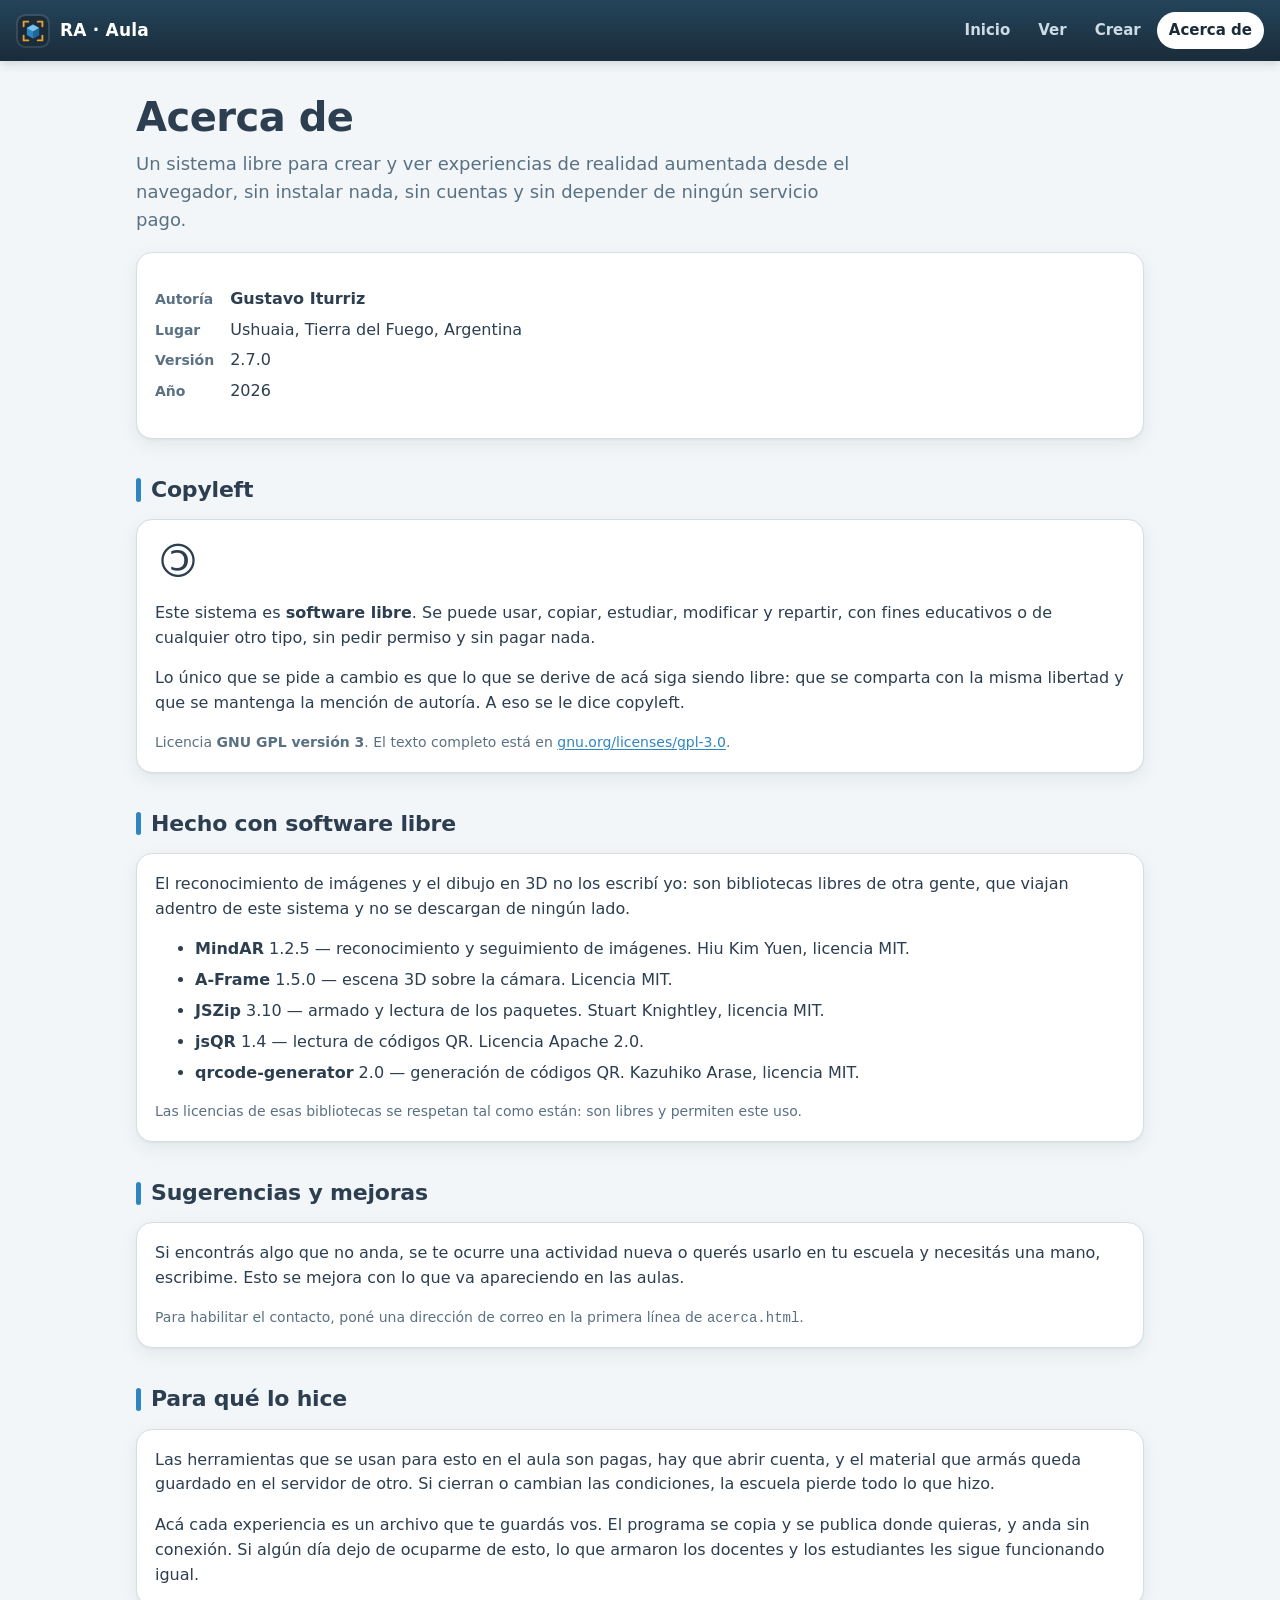
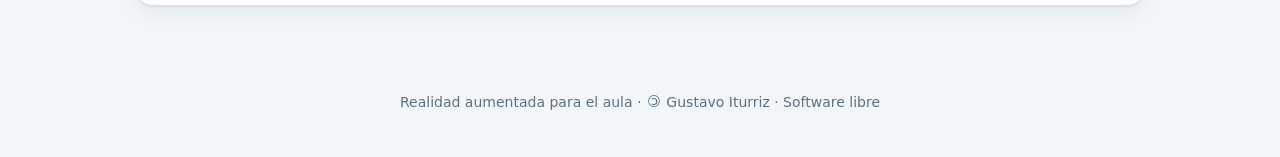
==== commit f406e39a: "Interfaz con la paleta de las otras herramientas (2.7.0) Misma paleta que uso en el resto: navy en l" ====
--- a/acerca.html
+++ b/acerca.html
@@ -4,19 +4,19 @@
 <meta charset="utf-8">
 <meta name="viewport" content="width=device-width, initial-scale=1, viewport-fit=cover">
 <title>Acerca de · RA Aula</title>
-<meta name="theme-color" content="#14345f">
+<meta name="theme-color" content="#1a2c3a">
 <link rel="icon" href="img/icono.svg">
 <link rel="manifest" href="manifest.webmanifest">
 <style>
   /* Estilos mínimos escritos acá adentro: si el navegador no puede cargar los archivos
      de la carpeta (pasa en los celulares), al menos se lee el aviso de abajo. */
-  body { font-family: system-ui, -apple-system, "Segoe UI", Roboto, sans-serif; margin: 0; background: #faf7f0; color: #1d2430; line-height: 1.5; }
+  body { font-family: system-ui, -apple-system, "Segoe UI", Roboto, sans-serif; margin: 0; background: #f2f6f8; color: #2c3e50; line-height: 1.5; }
   .oculto { display: none !important; }
   #sin-archivos { display: none; max-width: 660px; margin: 0 auto; padding: 22px 16px; }
-  #sin-archivos .caja { background: #fff; border: 1px solid #e3ded2; border-radius: 14px; padding: 18px; }
+  #sin-archivos .caja { background: #fff; border: 1px solid #d5dde5; border-radius: 14px; padding: 18px; }
   #sin-archivos h2 { font-size: 21px; margin: 0 0 10px; }
   #sin-archivos li { margin-bottom: 10px; }
-  #sin-archivos code { background: #f0ece2; padding: 1px 5px; border-radius: 4px; }
+  #sin-archivos code { background: #eaf4fb; padding: 1px 5px; border-radius: 4px; }
 </style>
 <link rel="stylesheet" href="css/estilo.css">
 <style>
@@ -131,7 +131,7 @@
 window.addEventListener("load", function () {
   var jsOk = (typeof VERSION_APP !== "undefined");
   var barra = document.querySelector("header.barra");
-  var cssOk = barra && getComputedStyle(barra).backgroundColor === "rgb(20, 52, 95)";
+  var cssOk = barra && getComputedStyle(barra).backgroundColor !== "rgba(0, 0, 0, 0)";
   if (jsOk && cssOk) return;
   var sin = document.getElementById("sin-archivos");
   document.querySelectorAll("main, header, footer").forEach(function (e) { e.style.display = "none"; });
--- a/css/estilo.css
+++ b/css/estilo.css
@@ -1,187 +1,287 @@
+/* Realidad aumentada para el aula — estilos
+ *
+ * La paleta es la misma que uso en mis otras herramientas: navy para la barra
+ * y cinco colores de acento con su fondo suave. Tipografía del sistema a
+ * propósito: nada de fuentes traídas de afuera, porque todo tiene que andar
+ * sin internet.
+ */
 :root {
-  --azul: #14345f;
-  --azul-2: #1f4f8a;
-  --ambar: #f1b80f;
-  --papel: #faf7f0;
+  /* paleta base */
+  --nav: #1a2c3a;
+  --nav-2: #24445a;
+  --verde: #2a9d5c;   --verde-bg: #e7f7ee;
+  --lila:  #7b5ea7;   --lila-bg:  #f3eefb;
+  --sol:   #e9a030;   --sol-bg:   #fef6e7;
+  --cielo: #2e86c1;   --cielo-bg: #eaf4fb;
+  --rosa:  #d65d8b;   --rosa-bg:  #fceef4;
+
+  /* superficies y texto */
+  --papel: #f2f6f8;
   --tarjeta: #ffffff;
-  --texto: #1d2430;
-  --suave: #5b6576;
-  --borde: #e3ded2;
-  --ok: #1e8e5a;
-  --aviso: #c27c0e;
+  --tarjeta-2: #f8fafb;
+  --texto: #2c3e50;
+  --suave: #5a7184;
+  --borde: #d5dde5;
+
+  /* estados */
+  --ok: var(--verde);
+  --aviso: #b97d12;
   --mal: #c0392b;
-  --radio: 14px;
-  --sombra: 0 1px 2px rgba(20, 30, 50, .06), 0 6px 20px rgba(20, 30, 50, .06);
+
+  /* alias que vienen de antes, para no romper nada */
+  --azul: var(--nav);
+  --azul-2: var(--cielo);
+  --ambar: var(--sol);
+
+  --radio: 16px;
+  --radio-chico: 10px;
+  --sombra: 0 1px 2px rgba(26, 44, 58, .05), 0 6px 18px rgba(26, 44, 58, .07);
+  --sombra-alta: 0 2px 6px rgba(26, 44, 58, .08), 0 14px 32px rgba(26, 44, 58, .12);
   color-scheme: light;
 }
 @media (prefers-color-scheme: dark) {
-  :root {
-    --papel: #12161d; --tarjeta: #1b212b; --texto: #e8ebf0; --suave: #9aa5b6; --borde: #2b3442;
-    --azul-2: #6ea0e0; --sombra: 0 1px 2px rgba(0,0,0,.3), 0 6px 20px rgba(0,0,0,.25); color-scheme: dark;
+  :root:not([data-theme="light"]) {
+    --nav: #16222c; --nav-2: #1e3344;
+    --verde-bg: #15301f; --lila-bg: #241c33; --sol-bg: #33260f; --cielo-bg: #12293a; --rosa-bg: #331823;
+    --verde: #5bc98a; --lila: #b095d8; --sol: #f0b457; --cielo: #6ab3e4; --rosa: #ea8fb2;
+    --papel: #0f171d; --tarjeta: #17222b; --tarjeta-2: #1b2832; --texto: #e6edf2; --suave: #9fb3c0; --borde: #2a3a47;
+    --aviso: #f0b457; --mal: #e8796c;
+    --sombra: 0 1px 2px rgba(0,0,0,.35), 0 6px 18px rgba(0,0,0,.3);
+    --sombra-alta: 0 2px 6px rgba(0,0,0,.4), 0 14px 32px rgba(0,0,0,.45);
+    color-scheme: dark;
   }
 }
+
 * { box-sizing: border-box; }
 html, body { margin: 0; }
 body {
   font-family: system-ui, -apple-system, "Segoe UI", Roboto, Ubuntu, "Noto Sans", sans-serif;
-  background: var(--papel); color: var(--texto); line-height: 1.5; font-size: 16px;
-}
-a { color: var(--azul-2); }
+  background: var(--papel); color: var(--texto); line-height: 1.55; font-size: 16px;
+  -webkit-text-size-adjust: 100%;
+}
+a { color: var(--cielo); text-underline-offset: 2px; }
+:focus-visible { outline: 3px solid var(--cielo); outline-offset: 2px; border-radius: 4px; }
+
+/* ---- Barra superior ---- */
 .barra {
-  background: var(--azul); color: #fff; padding: 14px 16px;
+  /* el color va aparte del degradé: las páginas lo leen para saber si el CSS cargó */
+  background-color: var(--nav);
+  background-image: linear-gradient(180deg, var(--nav-2), var(--nav));
+  color: #fff; padding: 12px 16px;
   display: flex; align-items: center; gap: 12px; flex-wrap: wrap;
-}
-.barra .marca { display: flex; align-items: center; gap: 10px; color: #fff; text-decoration: none; font-weight: 700; letter-spacing: .2px; }
-.barra .marca img { width: 32px; height: 32px; }
-.barra nav { margin-left: auto; display: flex; gap: 6px; flex-wrap: wrap; }
-.barra nav a { color: #dfe8f5; text-decoration: none; padding: 6px 10px; border-radius: 8px; font-size: 15px; }
-.barra nav a:hover, .barra nav a[aria-current] { background: rgba(255,255,255,.12); color: #fff; }
-main { max-width: 1040px; margin: 0 auto; padding: 22px 16px 60px; }
-h1 { font-size: clamp(26px, 4.5vw, 38px); line-height: 1.15; margin: 8px 0 10px; }
-h2 { font-size: 21px; margin: 28px 0 10px; }
+  box-shadow: 0 2px 10px rgba(26, 44, 58, .18);
+  position: relative; z-index: 2;
+}
+.barra .marca {
+  display: flex; align-items: center; gap: 10px; color: #fff; text-decoration: none;
+  font-weight: 800; letter-spacing: .2px; font-size: 17px;
+}
+.barra .marca img { width: 34px; height: 34px; border-radius: 9px; background: rgba(255,255,255,.1); padding: 2px; }
+.barra nav { margin-left: auto; display: flex; gap: 4px; flex-wrap: wrap; }
+.barra nav a {
+  color: #cddbe6; text-decoration: none; padding: 7px 12px; border-radius: 99px;
+  font-size: 15px; font-weight: 600; transition: background .15s, color .15s;
+}
+.barra nav a:hover { background: rgba(255,255,255,.12); color: #fff; }
+.barra nav a[aria-current] { background: #fff; color: var(--nav); }
+
+main { max-width: 1040px; margin: 0 auto; padding: 24px 16px 64px; }
+h1 { font-size: clamp(27px, 5vw, 40px); line-height: 1.12; margin: 10px 0 10px; letter-spacing: -.5px; }
+h2 {
+  font-size: 22px; margin: 34px 0 12px; letter-spacing: -.2px;
+  display: flex; align-items: center; gap: 10px;
+}
+h2::before {
+  content: ""; width: 5px; height: 1.05em; border-radius: 99px; background: var(--cielo); flex: none;
+}
 h3 { font-size: 17px; margin: 0 0 6px; }
 p.bajada { color: var(--suave); font-size: 18px; margin-top: 0; max-width: 720px; }
-.tarjeta { background: var(--tarjeta); border: 1px solid var(--borde); border-radius: var(--radio); padding: 18px; box-shadow: var(--sombra); }
+
+/* ---- Piezas ---- */
+.tarjeta {
+  background: var(--tarjeta); border: 1px solid var(--borde); border-radius: var(--radio);
+  padding: 18px; box-shadow: var(--sombra);
+}
 .grilla { display: grid; gap: 14px; grid-template-columns: repeat(auto-fill, minmax(250px, 1fr)); }
+.grilla .opcion { transition: transform .15s, box-shadow .15s, border-color .15s; }
+.grilla a.opcion:hover { transform: translateY(-2px); box-shadow: var(--sombra-alta); border-color: var(--cielo); }
+
 .btn {
   appearance: none; border: 1px solid var(--borde); background: var(--tarjeta); color: var(--texto);
-  font: inherit; font-weight: 600; padding: 10px 16px; border-radius: 10px; cursor: pointer;
+  font: inherit; font-weight: 600; padding: 10px 16px; border-radius: var(--radio-chico); cursor: pointer;
   display: inline-flex; align-items: center; gap: 8px; text-decoration: none; min-height: 44px;
-}
-.btn:hover { border-color: var(--azul-2); }
-.btn:disabled { opacity: .5; cursor: not-allowed; }
-.btn.primario { background: var(--azul); color: #fff; border-color: var(--azul); }
-.btn.primario:hover { background: var(--azul-2); }
-.btn.grande { font-size: 18px; padding: 14px 22px; min-height: 54px; }
+  transition: transform .12s, box-shadow .15s, border-color .15s, background .15s;
+}
+.btn:hover { border-color: var(--cielo); box-shadow: var(--sombra); }
+.btn:active { transform: translateY(1px); }
+.btn:disabled { opacity: .5; cursor: not-allowed; transform: none; box-shadow: none; }
+.btn.primario { background: var(--nav); color: #fff; border-color: var(--nav); }
+.btn.primario:hover { background: var(--nav-2); border-color: var(--nav-2); }
+.btn.grande { font-size: 18px; padding: 14px 24px; min-height: 54px; border-radius: 12px; }
 .btn.chico { padding: 6px 10px; min-height: 34px; font-size: 14px; }
 .btn.peligro { color: var(--mal); }
+.btn.peligro:hover { border-color: var(--mal); }
+
 .fila { display: flex; gap: 10px; flex-wrap: wrap; align-items: center; }
 .suave { color: var(--suave); }
 .chico { font-size: 14px; }
 .oculto { display: none !important; }
+
+/* ---- Abrir una experiencia ---- */
 .zona-soltar {
   display: grid; justify-items: center; gap: 4px;
   border: 2px dashed var(--borde); border-radius: var(--radio); padding: 24px 16px; text-align: center;
   color: var(--suave); transition: border-color .15s, background .15s; cursor: pointer; background: var(--tarjeta);
 }
+.zona-soltar:hover { border-color: var(--cielo); background: var(--cielo-bg); }
 .zona-soltar .icono { font-size: 40px; line-height: 1; }
 .zona-soltar .titulo { font-size: 18px; color: var(--texto); }
-/* Las dos formas de abrir una experiencia, una al lado de la otra */
+.zona-soltar.encima { border-color: var(--cielo); background: var(--cielo-bg); }
 .entrada { display: grid; gap: 12px; grid-template-columns: 1fr 1fr; align-items: stretch; }
 .entrada > * { margin: 0; }
 .entrada .btn { justify-content: center; flex-direction: column; gap: 6px; padding: 24px 16px; border-radius: var(--radio); text-align: center; }
 .entrada .btn .icono { font-size: 40px; line-height: 1; }
 .entrada .btn .chico { font-weight: 400; opacity: .85; }
 @media (max-width: 560px) { .entrada { grid-template-columns: 1fr; } }
-.zona-soltar.encima { border-color: var(--azul-2); background: rgba(31,79,138,.06); }
-.aviso { border-left: 4px solid var(--aviso); background: rgba(241,184,15,.12); padding: 10px 14px; border-radius: 8px; }
-.error { border-left: 4px solid var(--mal); background: rgba(192,57,43,.1); padding: 10px 14px; border-radius: 8px; }
-.okmsg { border-left: 4px solid var(--ok); background: rgba(30,142,90,.1); padding: 10px 14px; border-radius: 8px; }
-.item-lista { display: flex; gap: 12px; align-items: center; padding: 10px; border: 1px solid var(--borde); border-radius: 12px; background: var(--tarjeta); }
-.item-lista img { width: 64px; height: 64px; object-fit: cover; border-radius: 8px; background: #ddd; flex: none; }
+
+/* ---- Mensajes ---- */
+.aviso, .error, .okmsg { padding: 11px 15px; border-radius: var(--radio-chico); border-left: 5px solid; }
+.aviso { border-color: var(--sol); background: var(--sol-bg); color: var(--texto); }
+.error { border-color: var(--mal); background: var(--rosa-bg); color: var(--texto); }
+.okmsg { border-color: var(--verde); background: var(--verde-bg); color: var(--texto); }
+
+/* ---- Listas de experiencias ---- */
+.item-lista {
+  display: flex; gap: 12px; align-items: center; padding: 11px;
+  border: 1px solid var(--borde); border-radius: var(--radio); background: var(--tarjeta);
+  transition: border-color .15s, box-shadow .15s;
+}
+.item-lista:hover { border-color: var(--cielo); box-shadow: var(--sombra); }
+.item-lista img { width: 64px; height: 64px; object-fit: cover; border-radius: var(--radio-chico); background: var(--tarjeta-2); flex: none; }
 .item-lista .info { flex: 1; min-width: 0; }
 .item-lista .info b { display: block; overflow: hidden; text-overflow: ellipsis; white-space: nowrap; }
 .lista { display: grid; gap: 10px; }
 .miniaturas { display: flex; gap: 10px; flex-wrap: wrap; }
 .miniaturas figure { margin: 0; width: 140px; }
-.miniaturas img { width: 140px; height: 105px; object-fit: contain; background: #eee; border-radius: 8px; border: 1px solid var(--borde); }
+.miniaturas img { width: 140px; height: 105px; object-fit: contain; background: var(--tarjeta-2); border-radius: var(--radio-chico); border: 1px solid var(--borde); }
 .miniaturas figcaption { font-size: 13px; color: var(--suave); }
-label.campo { display: grid; gap: 4px; font-weight: 600; font-size: 15px; }
+
+/* ---- Formularios ---- */
+label.campo { display: grid; gap: 5px; font-weight: 600; font-size: 15px; }
 input[type=text], textarea, select {
-  font: inherit; padding: 9px 11px; border-radius: 9px; border: 1px solid var(--borde); background: var(--tarjeta); color: var(--texto); width: 100%;
+  font: inherit; padding: 10px 12px; border-radius: var(--radio-chico); border: 1px solid var(--borde);
+  background: var(--tarjeta); color: var(--texto); width: 100%; transition: border-color .15s, box-shadow .15s;
+}
+input[type=text]:focus, textarea:focus, select:focus {
+  outline: none; border-color: var(--cielo); box-shadow: 0 0 0 3px var(--cielo-bg);
 }
 textarea { min-height: 70px; resize: vertical; }
-input[type=range] { width: 100%; }
+input[type=range] { width: 100%; accent-color: var(--cielo); }
+input[type=checkbox] { accent-color: var(--cielo); width: 18px; height: 18px; }
 .progreso { height: 10px; background: var(--borde); border-radius: 99px; overflow: hidden; }
-.progreso > div { height: 100%; width: 0; background: var(--azul-2); transition: width .2s; }
-footer.pie { text-align: center; color: var(--suave); font-size: 14px; padding: 20px 16px 40px; }
+.progreso > div { height: 100%; width: 0; background: linear-gradient(90deg, var(--cielo), var(--verde)); transition: width .2s; }
+
+footer.pie { text-align: center; color: var(--suave); font-size: 14px; padding: 22px 16px 44px; }
+footer.pie a { color: var(--suave); }
 
 /* ---- Pantalla de RA ---- */
 #ra { position: fixed; inset: 0; z-index: 50; background: #000; overflow: hidden; }
 .ra-hud { position: fixed; z-index: 60; left: 0; right: 0; top: 0; display: flex; gap: 8px; padding: 12px; justify-content: space-between; pointer-events: none; }
-.ra-hud .btn { pointer-events: auto; background: rgba(0,0,0,.55); color: #fff; border-color: rgba(255,255,255,.25); backdrop-filter: blur(4px); }
+.ra-hud .btn { pointer-events: auto; background: rgba(12, 20, 26, .6); color: #fff; border-color: rgba(255,255,255,.25); backdrop-filter: blur(6px); }
+.ra-hud .btn:hover { background: rgba(12, 20, 26, .78); }
 .ra-escaneo {
   position: fixed; z-index: 60; left: 50%; bottom: 22px; transform: translateX(-50%); width: min(92vw, 520px);
-  background: rgba(0,0,0,.62); color: #fff; border-radius: 16px; padding: 12px 14px; text-align: center; pointer-events: none;
-  backdrop-filter: blur(4px);
+  background: rgba(12, 20, 26, .66); color: #fff; border-radius: var(--radio); padding: 13px 15px;
+  text-align: center; pointer-events: none; backdrop-filter: blur(6px); font-weight: 600;
 }
 .ra-escaneo .tiras { display: flex; gap: 8px; justify-content: center; margin-top: 8px; overflow: hidden; }
 .ra-escaneo img { height: 54px; border-radius: 6px; border: 2px solid rgba(255,255,255,.7); }
-.ra-escaneo .mira { width: 46px; height: 46px; margin: 0 auto 6px; border: 3px solid var(--ambar); border-radius: 10px; animation: latido 1.4s ease-in-out infinite; }
+.ra-escaneo .mira { width: 46px; height: 46px; margin: 0 auto 6px; border: 3px solid var(--sol); border-radius: 12px; animation: latido 1.4s ease-in-out infinite; }
 @keyframes latido { 50% { transform: scale(.82); opacity: .6; } }
 .ra-cargando { position: fixed; z-index: 61; inset: 0; display: grid; place-items: center; color: #fff; text-align: center; pointer-events: none; }
-.ra-cargando .rueda { width: 48px; height: 48px; border: 5px solid rgba(255,255,255,.25); border-top-color: var(--ambar); border-radius: 50%; animation: gira 1s linear infinite; margin: 0 auto 12px; }
+.ra-cargando .rueda { width: 48px; height: 48px; border: 5px solid rgba(255,255,255,.22); border-top-color: var(--sol); border-radius: 50%; animation: gira 1s linear infinite; margin: 0 auto 12px; }
 @keyframes gira { to { transform: rotate(360deg); } }
-.ra-error { position: fixed; z-index: 62; left: 16px; right: 16px; top: 80px; background: #fff; color: #222; border-radius: 14px; padding: 16px; max-width: 520px; margin: 0 auto; }
+.ra-error { position: fixed; z-index: 62; left: 16px; right: 16px; top: 80px; background: var(--tarjeta); color: var(--texto); border-radius: var(--radio); padding: 18px; max-width: 520px; margin: 0 auto; box-shadow: var(--sombra-alta); }
 .a-enter-vr, .a-enter-ar, .a-orientation-modal { display: none !important; }
+.ra-enlace {
+  position: fixed; z-index: 63; left: 50%; transform: translateX(-50%); bottom: 96px;
+  background: rgba(26, 44, 58, .92); color: #fff; border-color: rgba(255,255,255,.25);
+  backdrop-filter: blur(6px); max-width: 86vw;
+}
+.ra-festejo {
+  position: fixed; z-index: 64; left: 50%; top: 50%; transform: translate(-50%, -50%) scale(1);
+  background: rgba(26, 44, 58, .95); color: #fff; padding: 24px 32px; border-radius: 22px;
+  font-size: 26px; font-weight: 800; text-align: center; max-width: 84vw;
+  box-shadow: 0 10px 44px rgba(0,0,0,.5); animation: festejo .45s ease-out;
+  display: grid; gap: 8px; justify-items: center; transition: opacity .7s, transform .7s;
+}
+.ra-festejo span { font-size: 46px; }
+.ra-festejo.se-va { opacity: 0; transform: translate(-50%, -50%) scale(.9); }
+@keyframes festejo { from { transform: translate(-50%, -50%) scale(.6); opacity: 0; } }
 
 /* ---- Lector de QR ---- */
 .qr-capa { position: fixed; inset: 0; z-index: 70; background: #000; display: grid; place-items: center; }
 .qr-capa .qr-video { position: absolute; inset: 0; width: 100%; height: 100%; object-fit: cover; }
-.qr-capa .qr-marco { position: relative; width: min(68vw, 280px); aspect-ratio: 1; border: 3px solid var(--ambar); border-radius: 18px; box-shadow: 0 0 0 100vmax rgba(0,0,0,.45); }
+.qr-capa .qr-marco { position: relative; width: min(68vw, 280px); aspect-ratio: 1; border: 3px solid var(--sol); border-radius: 20px; box-shadow: 0 0 0 100vmax rgba(0,0,0,.45); }
 .qr-capa .qr-texto { position: absolute; left: 16px; right: 16px; bottom: 112px; text-align: center; color: #fff; font-weight: 600; text-shadow: 0 1px 4px #000; }
-.qr-capa .qr-cerrar { position: absolute; left: 50%; transform: translateX(-50%); bottom: 36px; background: rgba(0,0,0,.6); color: #fff; border-color: rgba(255,255,255,.3); }
+.qr-capa .qr-cerrar { position: absolute; left: 50%; transform: translateX(-50%); bottom: 36px; background: rgba(12,20,26,.65); color: #fff; border-color: rgba(255,255,255,.3); }
 
 /* ---- Hoja para imprimir ---- */
 .hoja { max-width: 760px; margin: 0 auto; }
 .hoja .lamina-img { width: 100%; border: 1px solid #ccc; border-radius: 6px; }
 .hoja .pie-qr { display: flex; gap: 18px; align-items: center; margin-top: 14px; }
 .hoja .pie-qr svg { width: 150px; height: 150px; flex: none; background: #fff; }
+
+/* ---- Tira de imágenes a ordenar, en el creador ---- */
+.tira-fotos { display: flex; gap: 8px; flex-wrap: wrap; margin: 6px 0; }
+.foto-orden { position: relative; width: 92px; display: grid; gap: 4px; justify-items: center; }
+.foto-orden img { width: 92px; height: 70px; object-fit: contain; background: var(--tarjeta); border: 1px solid var(--borde); border-radius: 8px; }
+.foto-orden .num { position: absolute; left: 4px; top: 4px; background: var(--nav); color: #fff; border-radius: 99px; width: 22px; height: 22px; display: grid; place-items: center; font-size: 12px; font-weight: 700; }
+.foto-orden .flechas { display: flex; gap: 4px; }
+.foto-orden .flechas .btn { padding: 2px 8px; min-height: 28px; }
+
+/* ---- Guía paso a paso de la portada ---- */
+.pasos-guia { list-style: none; counter-reset: guia; padding: 0; margin: 0 0 16px; display: grid; gap: 12px; }
+.pasos-guia > li {
+  counter-increment: guia; position: relative; background: var(--tarjeta); border: 1px solid var(--borde);
+  border-radius: var(--radio); padding: 16px 18px 16px 68px; box-shadow: var(--sombra);
+  border-left: 5px solid var(--cielo);
+}
+.pasos-guia > li::before {
+  content: counter(guia); position: absolute; left: 16px; top: 16px;
+  width: 36px; height: 36px; border-radius: 99px; background: var(--cielo-bg); color: var(--cielo);
+  display: grid; place-items: center; font-weight: 800; font-size: 17px;
+}
+/* cada paso con su color, como en mis otras fichas */
+.pasos-guia > li:nth-child(5n+2) { border-left-color: var(--verde); }
+.pasos-guia > li:nth-child(5n+2)::before { background: var(--verde-bg); color: var(--verde); }
+.pasos-guia > li:nth-child(5n+3) { border-left-color: var(--sol); }
+.pasos-guia > li:nth-child(5n+3)::before { background: var(--sol-bg); color: var(--aviso); }
+.pasos-guia > li:nth-child(5n+4) { border-left-color: var(--lila); }
+.pasos-guia > li:nth-child(5n+4)::before { background: var(--lila-bg); color: var(--lila); }
+.pasos-guia > li:nth-child(5n+5) { border-left-color: var(--rosa); }
+.pasos-guia > li:nth-child(5n+5)::before { background: var(--rosa-bg); color: var(--rosa); }
+.pasos-guia h3 { margin: 4px 0 6px; font-size: 17px; }
+.pasos-guia p { margin: 0; color: var(--suave); }
+@media (max-width: 430px) {
+  .pasos-guia > li { padding: 58px 15px 15px 15px; }
+  .pasos-guia > li::before { top: 14px; left: 14px; }
+}
+
+/* ---- Pantallas angostas ---- */
+@media (max-width: 430px) {
+  .item-lista { flex-wrap: wrap; }
+  .item-lista .btn { flex: 1 1 100%; justify-content: center; }
+  .item-lista .info { flex: 1 1 60%; }
+}
+
+/* ---- Impresión ---- */
 @media print {
   body { background: #fff; }
   .barra, .pie, .no-imprimir { display: none !important; }
   .hoja { max-width: none; }
   .hoja .salto { page-break-after: always; }
-}
-
-/* Pantallas angostas: que la fila de cada experiencia no se desborde */
-@media (max-width: 430px) {
-  .item-lista { flex-wrap: wrap; }
-  .item-lista .btn { flex: 1 1 100%; justify-content: center; }
-  .item-lista .info { flex: 1 1 60%; }
-}
-
-.ra-enlace {
-  position: fixed; z-index: 63; left: 50%; transform: translateX(-50%); bottom: 96px;
-  background: rgba(20,52,95,.92); color: #fff; border-color: rgba(255,255,255,.25);
-  backdrop-filter: blur(4px); max-width: 86vw;
-}
-
-/* Cartel de rompecabezas completado */
-.ra-festejo {
-  position: fixed; z-index: 64; left: 50%; top: 50%; transform: translate(-50%, -50%) scale(1);
-  background: rgba(20,52,95,.94); color: #fff; padding: 22px 30px; border-radius: 20px;
-  font-size: 26px; font-weight: 700; text-align: center; max-width: 84vw;
-  box-shadow: 0 10px 40px rgba(0,0,0,.45); animation: festejo .45s ease-out;
-  display: grid; gap: 8px; justify-items: center; transition: opacity .7s, transform .7s;
-}
-.ra-festejo span { font-size: 46px; }
-.ra-festejo.se-va { opacity: 0; transform: translate(-50%, -50%) scale(.9); }
-@keyframes festejo { from { transform: translate(-50%, -50%) scale(.6); opacity: 0; } }
-
-/* Tira de imágenes a ordenar, en el creador */
-.tira-fotos { display: flex; gap: 8px; flex-wrap: wrap; margin: 6px 0; }
-.foto-orden { position: relative; width: 92px; display: grid; gap: 4px; justify-items: center; }
-.foto-orden img { width: 92px; height: 70px; object-fit: contain; background: #fff; border: 1px solid var(--borde); border-radius: 6px; }
-.foto-orden .num { position: absolute; left: 4px; top: 4px; background: var(--azul); color: #fff; border-radius: 99px; width: 22px; height: 22px; display: grid; place-items: center; font-size: 12px; font-weight: 700; }
-.foto-orden .flechas { display: flex; gap: 4px; }
-.foto-orden .flechas .btn { padding: 2px 8px; min-height: 28px; }
-
-/* Guía paso a paso de la portada */
-.pasos-guia { list-style: none; counter-reset: guia; padding: 0; margin: 0 0 16px; display: grid; gap: 12px; }
-.pasos-guia > li {
-  counter-increment: guia; position: relative; background: var(--tarjeta); border: 1px solid var(--borde);
-  border-radius: var(--radio); padding: 16px 16px 16px 66px; box-shadow: var(--sombra);
-}
-.pasos-guia > li::before {
-  content: counter(guia); position: absolute; left: 16px; top: 16px;
-  width: 34px; height: 34px; border-radius: 99px; background: var(--azul); color: #fff;
-  display: grid; place-items: center; font-weight: 700; font-size: 17px;
-}
-.pasos-guia h3 { margin: 4px 0 6px; font-size: 17px; }
-.pasos-guia p { margin: 0; color: var(--suave); }
-@media (max-width: 430px) { .pasos-guia > li { padding: 56px 14px 14px 14px; } .pasos-guia > li::before { top: 14px; left: 14px; } }
-@media print {
-  .heroe, #caja-kit, #caja-qr, .no-imprimir { display: none !important; }
+  .heroe, #caja-kit, #caja-qr { display: none !important; }
   .pasos-guia > li, .tarjeta { break-inside: avoid; box-shadow: none; }
-}
+  h2::before { display: none; }
+}
